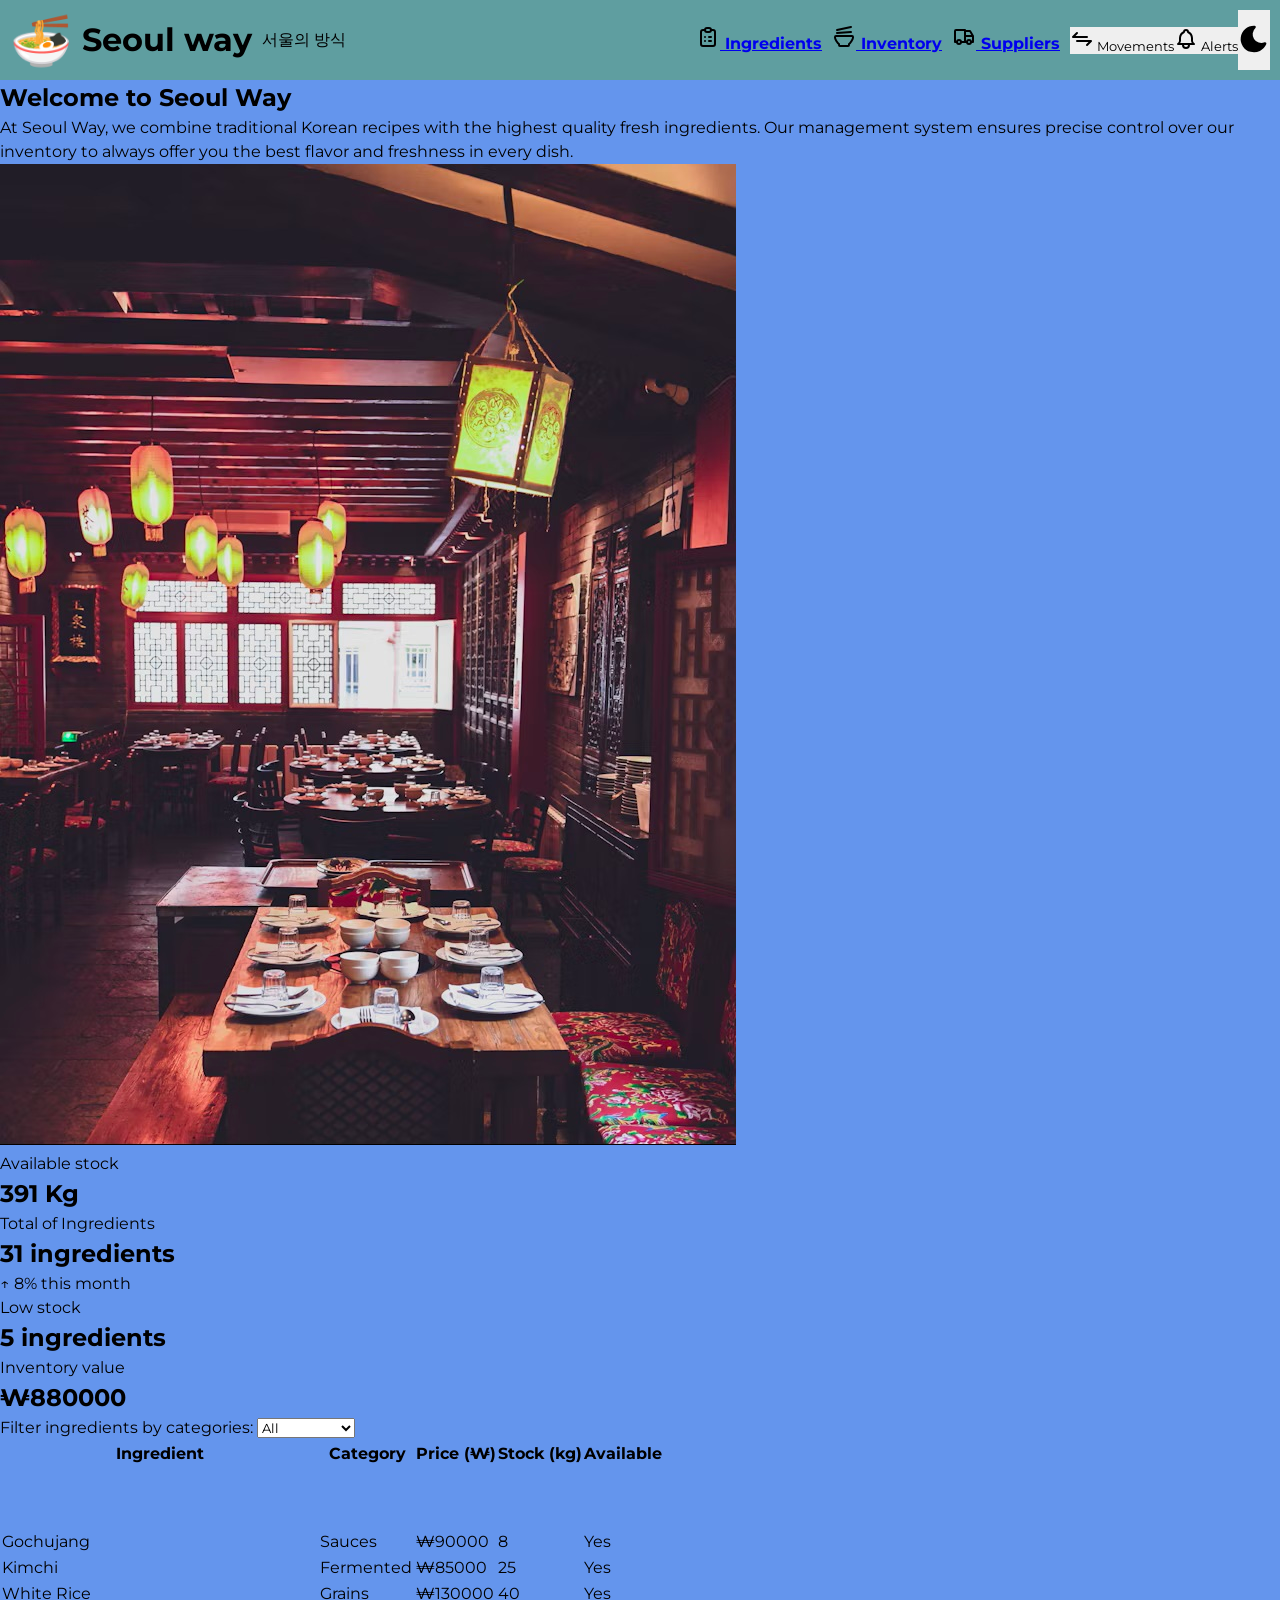
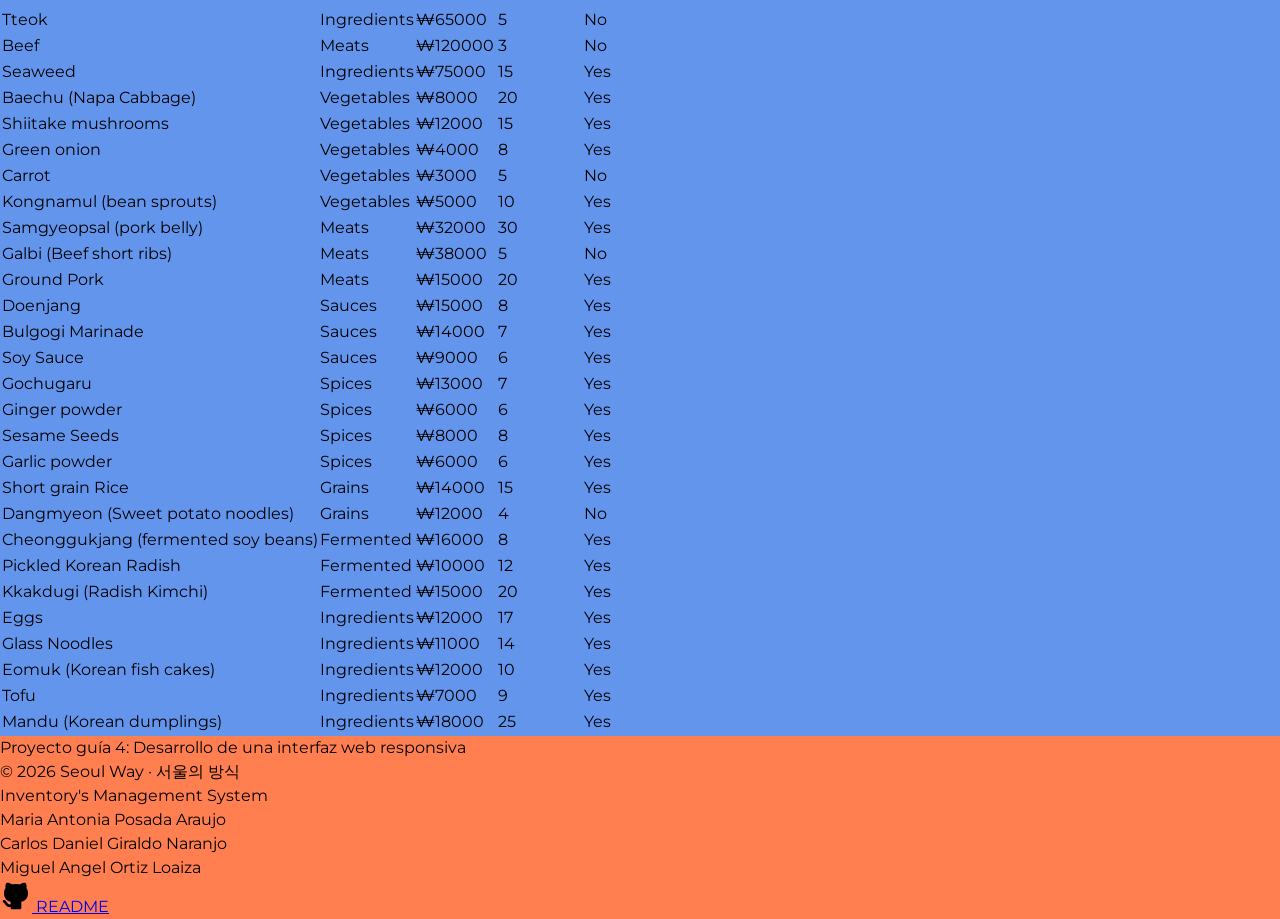
==== index.html @ a376b775 "Estructura: tarjetas estadísticas, botones, tarjetas de alertas y movimientos, modificación de tabla" ====
<!DOCTYPE html>
<html lang="en">

<head>
    <meta charset="UTF-8">
    <meta name="viewport" content="width=device-width, initial-scale=1.0">
    <title>Seoul way</title>

    <link rel="stylesheet" href="css/index.css">
    <link rel="icon" type="image/svg+xml" href="img/icon.svg">
</head>

<body>
    <header>
        <div class="logo">
            <span class="logo-icon">&#127836;</span>
            <h1>Seoul way</h1>
            <span>서울의 방식</span>

        </div>
        <nav class="navigation">
            <a href="#ingredients" class="nav-link">
                <img src="img/ingredients.svg" class="nav-icon">
                <span>Ingredients</span>
            </a>
            <a href="#inventory" class="nav-link">
                <img src="img/inventory.svg" class="nav-icon">
                <span>Inventory</span>
            </a>
            <a href="#movements" class="nav-link">
                <img src="img/suppliers.svg" class="nav-icon">
                <span>Suppliers</span>
            </a>
            <button onclick="showCard('movements-card'); return false">
                <img src="img/movements.svg" class="nav-icon">
                <span>Movements</span>
            </button>
            <button onclick="showCard('alert-card'); return false">
                <img src="img/alerts.svg" class="nav-icon">
                <span>Alerts</span>
            </button>
        </nav>
        <button id="dark-mode-toggle" aria-label="Cambiar entre modo claro y oscuro">
            <img src="./img/sun.svg" id="light-toggle">
            <img src="./img/moon.svg" id="dark-toggle">
        </button>
    </header>
    <main>
        <section class="about-section">
            <div class="content">
                <h2>Welcome to Seoul Way</h2>
                <p>At Seoul Way, we combine traditional Korean recipes with the highest quality fresh ingredients.
                    Our management system ensures precise control over our inventory to always offer you the best flavor
                    and freshness in every dish.
                </p>
            </div>
            <div class="restaurant-image">
                <img src="./img/restaurant.jpg" alt="Photo of the Seul Way restaurant">
            </div>
        </section>
        <section class="cards">
            <div class="card hidden" id="alert-card">
                <section>
                    This is an alerts card
                </section>
                <button onclick="hideCard(this)">
                    <img src="./img/x.svg" alt="close button">
                </button>
            </div>

            <div class="card hidden" id="movements-card">
                <section>
                    This is an movements card
                </section>
                <button onclick="hideCard(this)">
                    <img src="./img/x.svg" alt="close button">
                </button>
            </div>
        </section>
        <section class="statistics">
            <article class="stat-cards">
                <div class="stat-info">
                    <p>Available stock</p>
                    <h2 id="total-stock">86</h2>
                </div>
            </article>
            <article class="stat-cards">
                <div class="stat-info">
                    <p> Total of Ingredients</p>
                    <h2 id="total-ingredients"></h2>
                    <span class="positive">
                        ↑ 8% this month
                    </span>
                </div>
            </article>
            <article class="stat-cards">
                <div class="stat-info">
                    <p>Low stock</p>
                    <h2 id="low-stock"></h2>
                </div>
            </article>

            <article class="stat-cards">
                <div class="stat-info">
                    <p>Inventory value</p>
                    <h2 id="inventory-value"></h2>
                </div>

            </article>
        </section>
        <section id="table-wrapper">
            <div class="table-scroll-container">
                <div class="filters">
                    Filter ingredients by categories:
                    <select id="categories">
                    </select>
                </div>
                <table id="product-table">
                    <thead>
                        <tr>
                            <th> Ingredient</th>
                            <th> Category</th>
                            <th> Price (₩)</th>
                            <th> Stock (kg)</th>
                            <th> Available</th>
                        </tr>
                    </thead>
                    <tbody id="table-body">
                    </tbody>
                </table>
            </div>
        </section>
    </main>
    <footer> Proyecto guía 4: Desarrollo de una interfaz web responsiva
        <p>© 2026 Seoul Way · 서울의 방식</p>

        <p>Inventory's Management System</p>

        <ul>
            <li>Maria Antonia Posada Araujo</li>
            <li>Carlos Daniel Giraldo Naranjo</li>
            <li>Miguel Angel Ortiz Loaiza</li>
        </ul>

        <nav>
            <a href="https://github.com/Ctrl-Angelus/Guia-4-M2_Desarrollo-de-una-interfaz-web-responsiva"
                target="_blank">
                <img src="./img/brand-github.svg" alt="github repo">
            </a>
            <a href="https://github.com/Ctrl-Angelus/Guia-4-M2_Desarrollo-de-una-interfaz-web-responsiva/blob/master/README"
                target="_blank">README</a>
        </nav>

    </footer>
    <script src="resources/data.js" defer></script>
    <script src="js/theme.js" defer></script>
    <script src="js/products.js" defer></script>
</body>


</html>
---- css/index.css ----
@font-face {
    font-family: monserrat;
    src: url(../resources/fonts/Monserrat.ttf);
}

*,
*::before,
*::after {
    box-sizing: border-box;
}

* {
    margin: 0;
    padding: 0;
    transition: background-color 0.3s ease, color 0.3s ease, border-color 0.3s ease;
    font-family: monserrat;
}

button {
    cursor: pointer;
    border: none;
}

.hidden {
    display: none !important;
}

:root {
    --light: #ffffff;
    --dark: #262626;
    --background: beige;
}

body.dark {
    color-scheme: dark;
    --background: var(--dark)
}

body {
    background-color: var(--background);
    min-height: 100vh;
    line-height: 1.5;
    text-rendering: optimizeLegibility;
    display: flex;
    flex-direction: column;
    align-items: center;
}

header {
    width: 100%;
    height: 80px;
    background-color: cadetblue;
    display: flex;
    padding: 10px;
}

header > nav {
    flex-grow: 1;
    display: flex;
    justify-content: end;
    align-items: center;
}
header > nav > a {
    margin-inline-end: 10px;
    font-weight: bold;
}
.logo {
    display: flex;
    align-items: center;
}
.logo * {
    margin-right: 10px;
}
.logo-icon {
    font-size: 50px;
}

main {
    width: 100%;
    background-color: cornflowerblue;
    flex-grow: 1;
}

footer {
    width: 100%;
    background-color: coral;
}
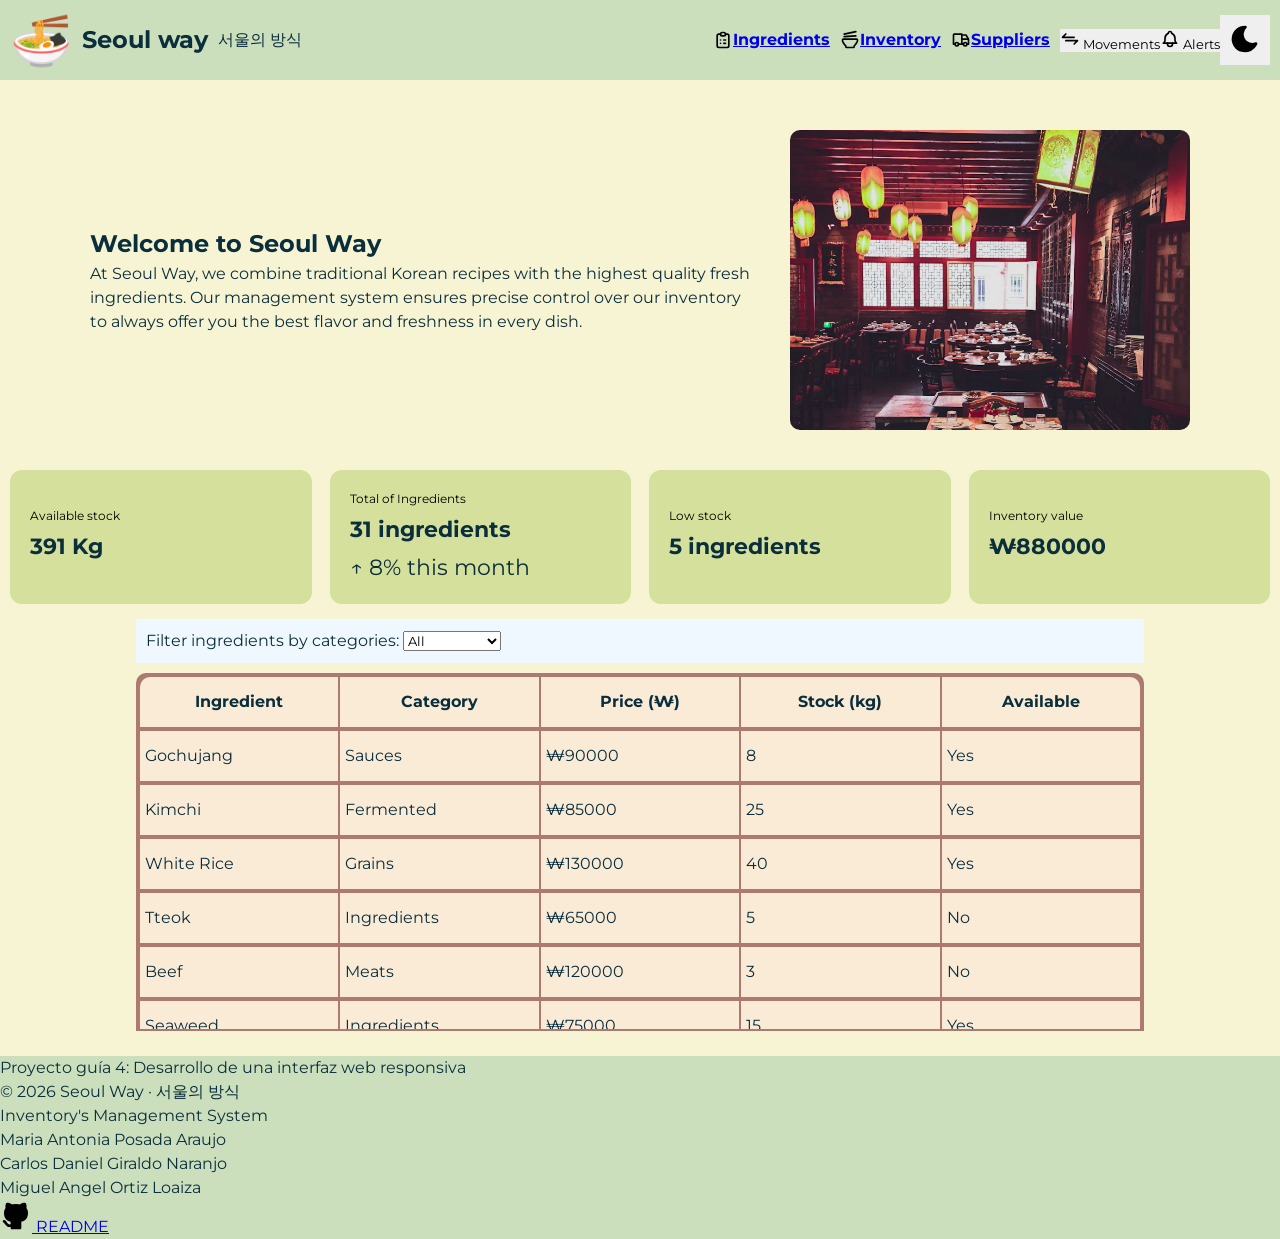
==== commit fe8908cb: "Estilo y lógica: Se arregló la tabla de productos y las filas de sobra que se agregaban dentro. Se a" ====
--- a/index.html
+++ b/index.html
@@ -59,7 +59,7 @@
             </div>
         </section>
         <section class="cards">
-            <div class="card hidden" id="alert-card">
+            <div class="card inactive" id="alert-card">
                 <section>
                     This is an alerts card
                 </section>
@@ -68,7 +68,7 @@
                 </button>
             </div>
 
-            <div class="card hidden" id="movements-card">
+            <div class="card inactive" id="movements-card">
                 <section>
                     This is an movements card
                 </section>
--- a/css/index.css
+++ b/css/index.css
@@ -27,17 +27,25 @@
 
 :root {
     --light: #ffffff;
-    --dark: #262626;
-    --background: beige;
+    --dark: #0b2e3d;
+    --text: var(--dark);
+    --background: #f6f4d2;
+    --header: #cbdfbd;
+    --card: #d4e09b;
+    --table: #ad7a71;
+    --footer: #cbdfbd;
 }
 
 body.dark {
     color-scheme: dark;
-    --background: var(--dark)
+    --dark: #364951;
+    --background: var(--dark);
+    --text: black;
 }
 
 body {
     background-color: var(--background);
+    color: var(--text);
     min-height: 100vh;
     line-height: 1.5;
     text-rendering: optimizeLegibility;
@@ -49,39 +57,242 @@
 header {
     width: 100%;
     height: 80px;
-    background-color: cadetblue;
-    display: flex;
+    background-color: var(--header);
+    display: flex;
+    align-items: center;
     padding: 10px;
 }
 
-header > nav {
+header>nav {
     flex-grow: 1;
     display: flex;
     justify-content: end;
     align-items: center;
 }
-header > nav > a {
+
+header>nav>a {
     margin-inline-end: 10px;
     font-weight: bold;
-}
+    display: flex;
+    align-items: center;
+    justify-content: center;
+
+    & span {
+        display: flex;
+    }
+}
+
+header>#dark-mode-toggle {
+    width: 50px;
+    height: 50px;
+}
+
+.nav-icon {
+    width: 20px;
+    height: 20px;
+    display: inline-block;
+}
+
 .logo {
     display: flex;
     align-items: center;
-}
+    user-select: none;
+
+    & h1 {
+        font-size: 1.5rem;
+    }
+}
+
 .logo * {
     margin-right: 10px;
 }
+
 .logo-icon {
     font-size: 50px;
 }
 
 main {
     width: 100%;
-    background-color: cornflowerblue;
     flex-grow: 1;
+    padding: 10px;
+    position: relative;
 }
 
 footer {
     width: 100%;
-    background-color: coral;
+    background-color: var(--footer);
+}
+
+body>main>section {
+    margin-top: 15px;
+    margin-bottom: 15px;
+}
+
+.card {
+    position: fixed;
+    margin: auto;
+    width: 60%;
+    height: 50%;
+    background-color: var(--card);
+    border-radius: 15px;
+    inset: 0;
+    place-self: center;
+    padding: 15px;
+    border: 2px solid var(--table);
+    z-index: 20;
+    color: var(--dark);
+    opacity: 1;
+    visibility: visible;
+    transform: translateY(0);
+    transition:
+        opacity 0.2s ease,
+        transform 0.2s ease,
+        visibility 0s linear 0s;
+    box-shadow: 0 0 0 100vmax rgb(0 0 0 / 0.5);
+}
+
+.card.inactive {
+    opacity: 0;
+    visibility: hidden;
+    transform: translateY(-8px);
+    pointer-events: none;
+    transition:
+        opacity 0.2s ease,
+        transform 0.2s ease,
+        visibility 0s linear 0.2s; 
+}
+
+.card>button {
+    position: absolute;
+    top: 0;
+    right: 0;
+    border-radius: 0 12px 0 12px;
+    padding: 5px;
+    display: flex;
+    align-items: center;
+    justify-content: center;
+}
+
+.statistics {
+    /* display: grid;
+    grid-template-columns: repeat(auto-fit, minmax(200px, 1fr)); */
+    display: flex;
+    flex-wrap: wrap;
+    gap: 18px;
+}
+
+.stat-cards {
+    flex: 1 1 200px;
+    background-color: var(--card);
+    padding: 20px;
+    border: 1px;
+    border-radius: 12px;
+    display: flex;
+    align-items: center;
+    gap: 15px;
+}
+
+.stat-info p {
+
+    color: black;
+    font-size: 12px;
+    margin-bottom: 5px;
+}
+
+.stat-info h2 {
+
+    font-size: 22px;
+    margin-bottom: 5px;
+
+}
+
+.positive {
+    font-size: 22px;
+    margin-bottom: 5px;
+}
+
+#table-wrapper {
+    width: 100%;
+    display: grid;
+    place-items: center;
+}
+
+.table-scroll-container {
+    width: 80%;
+    overflow-x: auto;
+    container-type: inline-size;
+}
+
+.filters {
+    position: sticky;
+    background-color: aliceblue;
+    padding: 10px;
+    left: 0;
+    width: 100cqw;
+    box-sizing: border-box;
+}
+
+#product-table {
+    width: 100%;
+    min-width: 560px;
+    background-color: var(--table);
+    border-radius: 10px 10px 0 0;
+    margin-top: 10px;
+
+    & tbody {
+        display: block;
+        height: 300px;
+        overflow-y: auto;
+        overflow-x: hidden;
+    }
+
+    & thead,
+    tbody tr {
+        display: table;
+        width: 100%;
+        table-layout: fixed;
+    }
+
+    & tbody tr td,
+    thead tr th {
+        background-color: antiquewhite;
+        height: 50px;
+        padding: 5px;
+    }
+
+    & thead tr th:first-child {
+        border-radius: 10px 0 0 0;
+    }
+
+    & thead tr th:last-child {
+        border-radius: 0 10px 0 0;
+    }
+}
+
+.about-section {
+    display: flex;
+    align-items: center;
+    justify-content: space-between;
+    gap: 2rem;
+    margin: 2.5rem auto;
+    max-width: 1100px;
+}
+
+.about-section .restaurant-image {
+    flex: 0 0 400px;
+    max-width: 450px;
+}
+
+.restaurant-image img {
+    width: 100%;
+    height: 300px;
+    border-radius: 10px;
+    object-fit: cover;
+    display: block;
+}
+
+@media (max-width: 768px) {
+    .table-scroll-container {
+        width: 100%;
+    }
 }
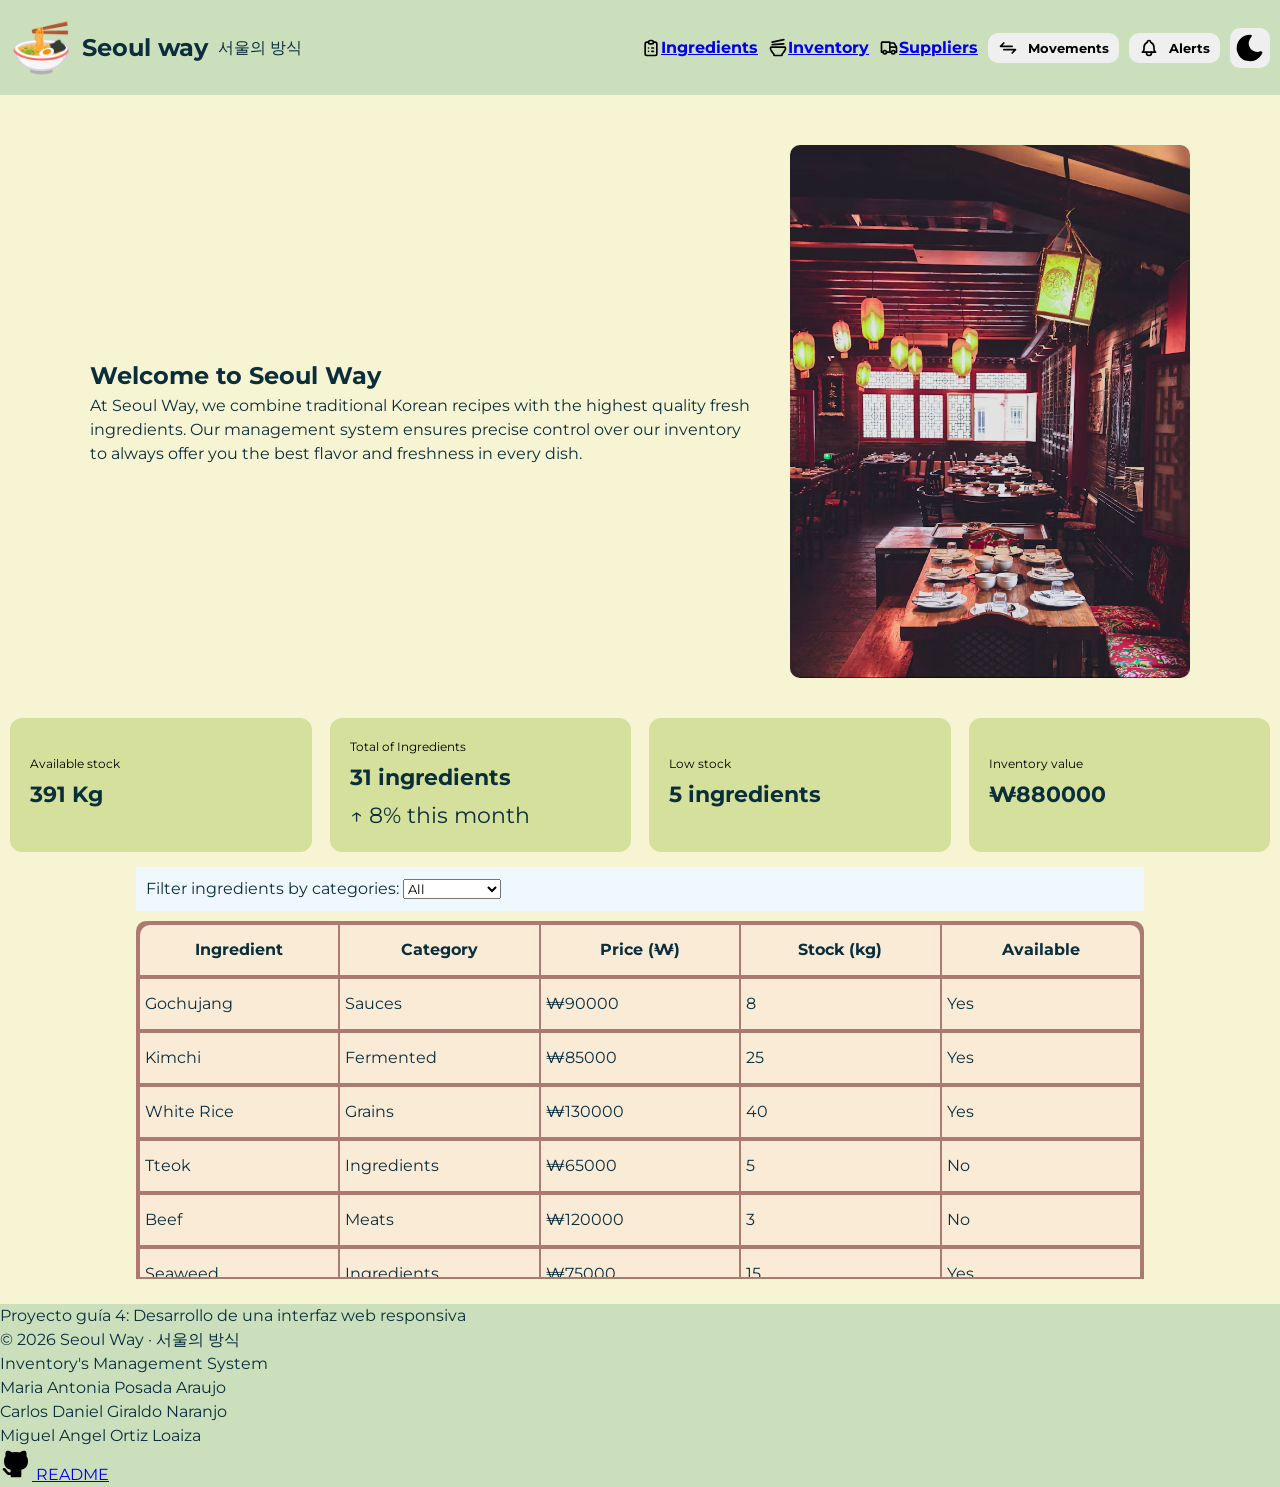
==== commit 3ff0b3da: "Estilo: Menú hamburguesa y funcionalidad. Co-authored-by: Antonia143 <myshinybox0-hash@users.noreply" ====
--- a/index.html
+++ b/index.html
@@ -18,7 +18,10 @@
             <span>서울의 방식</span>
 
         </div>
-        <nav class="navigation">
+        <button class="menu-toggle" aria-label="open menu", aria-expanded="false" aria-controls="navigation">
+            <img src="./img/menu.svg" alt="menu">
+        </button>
+        <nav id="navigation">
             <a href="#ingredients" class="nav-link">
                 <img src="img/ingredients.svg" class="nav-icon">
                 <span>Ingredients</span>
@@ -155,6 +158,7 @@
     <script src="resources/data.js" defer></script>
     <script src="js/theme.js" defer></script>
     <script src="js/products.js" defer></script>
+    <script src="js/menu.js" defer></script>
 </body>
 
 
--- a/css/index.css
+++ b/css/index.css
@@ -55,8 +55,11 @@
 }
 
 header {
-    width: 100%;
-    height: 80px;
+    position: sticky;
+    top: 0;
+    z-index: 10;
+    width: 100%;
+    min-height: 80px;
     background-color: var(--header);
     display: flex;
     align-items: center;
@@ -68,23 +71,79 @@
     display: flex;
     justify-content: end;
     align-items: center;
-}
-
-header>nav>a {
+
+    & button {
+        padding: 5px;
+        border-radius: 10px;
+        & img, span {
+            margin-inline: 5px;
+        }
+    }
+}
+
+header>nav>* {
     margin-inline-end: 10px;
     font-weight: bold;
     display: flex;
     align-items: center;
     justify-content: center;
-
-    & span {
-        display: flex;
-    }
 }
 
 header>#dark-mode-toggle {
-    width: 50px;
-    height: 50px;
+    width: 40px;
+    height: 40px;
+    border-radius: 10px;
+    padding: 5px;
+    display: flex;
+    align-items: center;
+    justify-content: center;
+}
+
+.menu-toggle {
+    display: none;
+    background: none;
+    border: none;
+    cursor: pointer;
+    padding: 8px;
+}
+
+@media (max-width: 768px){
+    header {
+        justify-content: flex-start;
+    }
+    .menu-toggle { 
+        display: block; 
+        margin-left: auto;
+    }
+    header > nav {
+        position: absolute;
+        top: 100%;
+        left: 0;
+        right: 0;
+        flex-direction: column;
+        /* align-items: stretch; */
+        gap: 10px;
+        padding: 15px;
+        background-color: var(--header);
+
+        opacity: 0;
+        visibility: hidden;
+        transform: translateY(-8px);
+        transition:
+            opacity 0.2s ease,
+            transform 0.2s ease,
+            visibility 0s linear 0.2s;
+    }
+
+    header > nav.open {
+        opacity: 1;
+        visibility: visible;
+        transform: translateY(0);
+        transition:
+            opacity 0.2s ease,
+            transform 0.2s ease,
+            visibility 0s linear 0s;
+    }
 }
 
 .nav-icon {
@@ -285,7 +344,7 @@
 
 .restaurant-image img {
     width: 100%;
-    height: 300px;
+    height: auto;
     border-radius: 10px;
     object-fit: cover;
     display: block;
@@ -295,4 +354,13 @@
     .table-scroll-container {
         width: 100%;
     }
+    .about-section {
+        flex-direction: column-reverse;
+        justify-content: center;
+        gap: 10px;
+    }
+    .about-section .restaurant-image {
+        flex: 0 0 auto;
+        width: 100%;
+    }
 }
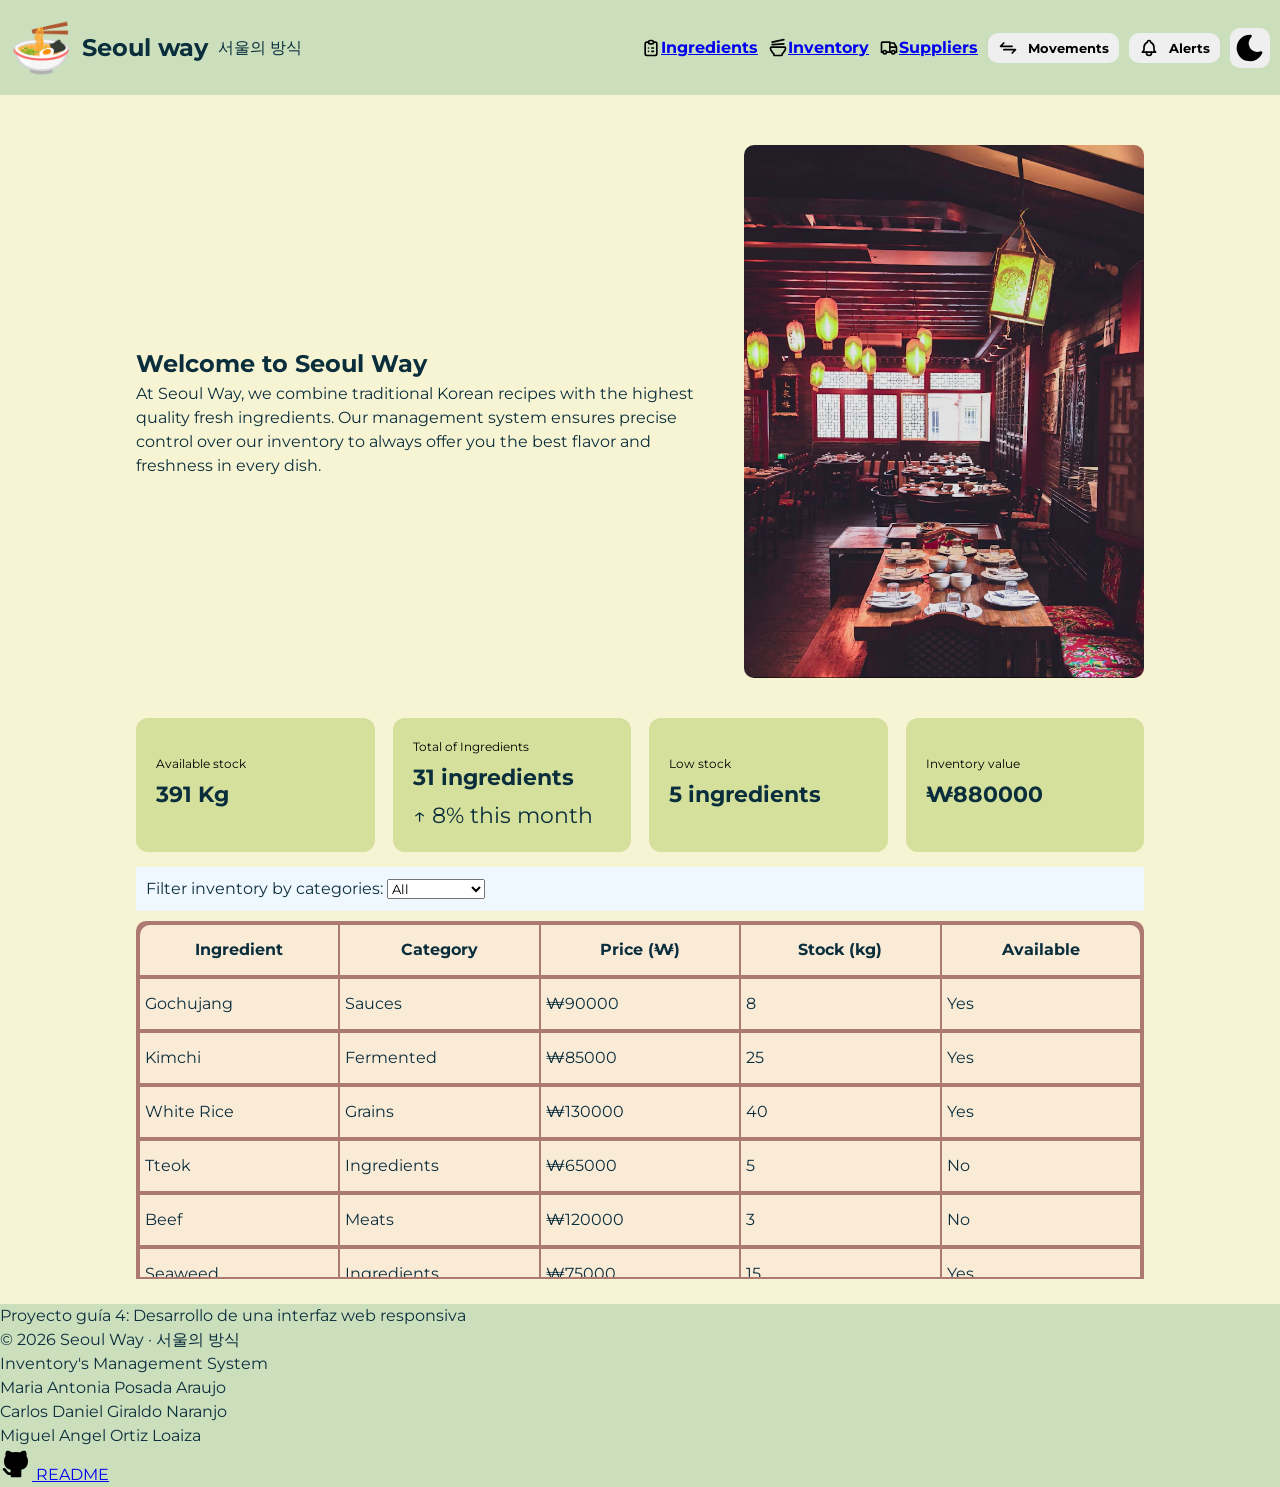
==== commit 65f17d64: "Estilo: ícono variable para el menú, wrap para el texto del logo y centrado de secciones. Co-authore" ====
--- a/index.html
+++ b/index.html
@@ -14,12 +14,14 @@
     <header>
         <div class="logo">
             <span class="logo-icon">&#127836;</span>
-            <h1>Seoul way</h1>
-            <span>서울의 방식</span>
-
+            <div class="logo-container">
+                <h1>Seoul way</h1>
+                <span>서울의 방식</span>
+            </div>
         </div>
-        <button class="menu-toggle" aria-label="open menu", aria-expanded="false" aria-controls="navigation">
-            <img src="./img/menu.svg" alt="menu">
+        <button class="menu-toggle" aria-label="open menu" , aria-expanded="false" aria-controls="navigation">
+            <img src="./img/menu.svg" alt="menu" class="icon-open">
+            <img src="./img/x.svg" alt="close" class="icon-close">
         </button>
         <nav id="navigation">
             <a href="#ingredients" class="nav-link">
@@ -114,7 +116,7 @@
         <section id="table-wrapper">
             <div class="table-scroll-container">
                 <div class="filters">
-                    Filter ingredients by categories:
+                    Filter inventory by categories:
                     <select id="categories">
                     </select>
                 </div>
--- a/css/index.css
+++ b/css/index.css
@@ -107,7 +107,16 @@
     padding: 8px;
 }
 
-@media (max-width: 768px){
+.menu-toggle .icon-close,
+.menu-toggle[aria-expanded="true"] .icon-open {
+    display: none;
+}
+
+.menu-toggle[aria-expanded="true"] .icon-close {
+    display: block;
+}
+
+@media (max-width: 830px){
     header {
         justify-content: flex-start;
     }
@@ -168,6 +177,12 @@
 
 .logo-icon {
     font-size: 50px;
+}
+
+.logo-container {
+    display: flex;
+    flex-wrap: wrap;
+    align-items: center;
 }
 
 main {
@@ -235,6 +250,8 @@
 .statistics {
     /* display: grid;
     grid-template-columns: repeat(auto-fit, minmax(200px, 1fr)); */
+    width: 80%;
+    margin: 0 auto;
     display: flex;
     flex-wrap: wrap;
     gap: 18px;
@@ -259,10 +276,8 @@
 }
 
 .stat-info h2 {
-
     font-size: 22px;
     margin-bottom: 5px;
-
 }
 
 .positive {
@@ -329,6 +344,8 @@
 }
 
 .about-section {
+    width: 80%;
+    margin: 0 auto;
     display: flex;
     align-items: center;
     justify-content: space-between;
@@ -351,7 +368,7 @@
 }
 
 @media (max-width: 768px) {
-    .table-scroll-container {
+    .table-scroll-container, .about-section, .statistics {
         width: 100%;
     }
     .about-section {
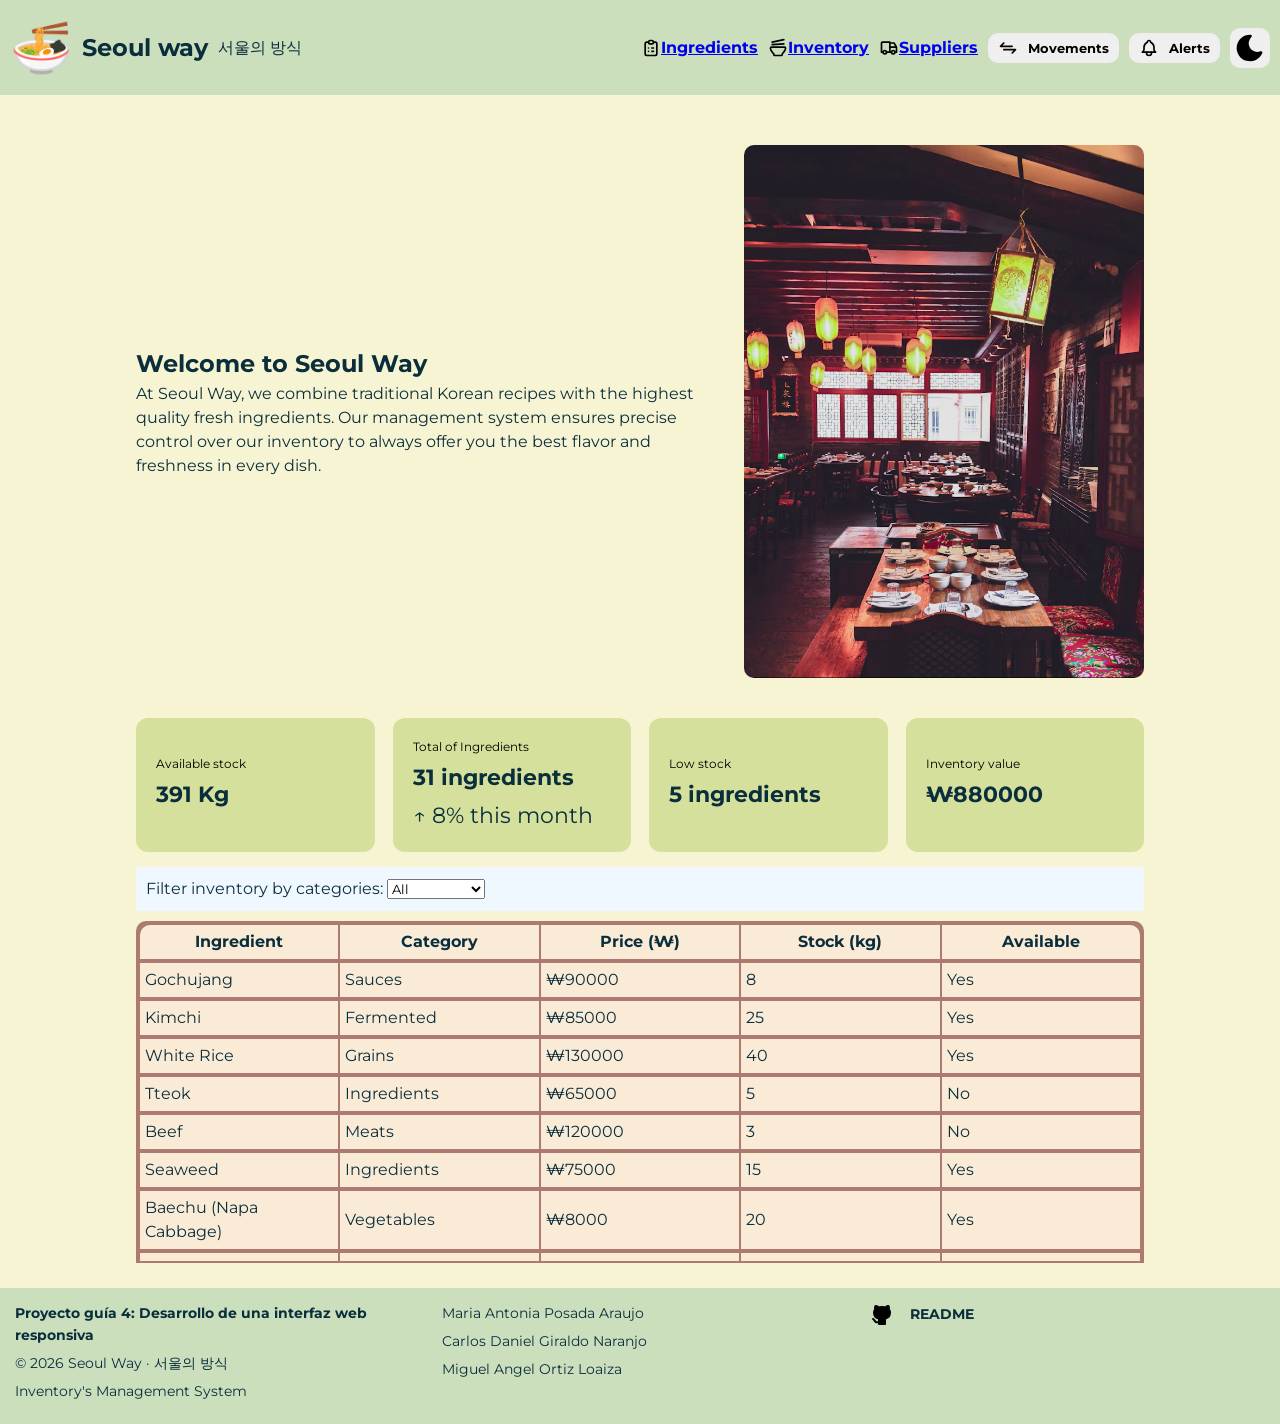
==== commit aa78174a: "Estilo: Footer, tamaño de tarjetas y wrap del texto. Co-authored-by: Antonia143 <myshinybox0-hash@us" ====
--- a/index.html
+++ b/index.html
@@ -136,26 +136,27 @@
             </div>
         </section>
     </main>
-    <footer> Proyecto guía 4: Desarrollo de una interfaz web responsiva
-        <p>© 2026 Seoul Way · 서울의 방식</p>
+    <footer>
+        <div class="footer-info">
+            <p class="footer-project">Proyecto guía 4: Desarrollo de una interfaz web responsiva</p>
+            <p>© 2026 Seoul Way · 서울의 방식</p>
+            <p>Inventory's Management System</p>
+        </div>
 
-        <p>Inventory's Management System</p>
-
-        <ul>
+        <ul class="footer-authors">
             <li>Maria Antonia Posada Araujo</li>
             <li>Carlos Daniel Giraldo Naranjo</li>
             <li>Miguel Angel Ortiz Loaiza</li>
         </ul>
 
-        <nav>
+        <nav class="footer-links">
             <a href="https://github.com/Ctrl-Angelus/Guia-4-M2_Desarrollo-de-una-interfaz-web-responsiva"
-                target="_blank">
-                <img src="./img/brand-github.svg" alt="github repo">
+                target="_blank" rel="noopener" aria-label="Repositorio en GitHub">
+                <img src="./img/brand-github.svg" alt="" width="24" height="24">
             </a>
             <a href="https://github.com/Ctrl-Angelus/Guia-4-M2_Desarrollo-de-una-interfaz-web-responsiva/blob/master/README"
-                target="_blank">README</a>
+                target="_blank" rel="noopener">README</a>
         </nav>
-
     </footer>
     <script src="resources/data.js" defer></script>
     <script src="js/theme.js" defer></script>
--- a/css/index.css
+++ b/css/index.css
@@ -23,6 +23,10 @@
 
 .hidden {
     display: none !important;
+}
+
+.no-transition header>nav {
+    transition: none !important;
 }
 
 :root {
@@ -75,7 +79,9 @@
     & button {
         padding: 5px;
         border-radius: 10px;
-        & img, span {
+
+        & img,
+        span {
             margin-inline: 5px;
         }
     }
@@ -116,15 +122,17 @@
     display: block;
 }
 
-@media (max-width: 830px){
+@media (max-width: 830px) {
     header {
         justify-content: flex-start;
     }
-    .menu-toggle { 
-        display: block; 
+
+    .menu-toggle {
+        display: block;
         margin-left: auto;
     }
-    header > nav {
+
+    header>nav {
         position: absolute;
         top: 100%;
         left: 0;
@@ -144,7 +152,7 @@
             visibility 0s linear 0.2s;
     }
 
-    header > nav.open {
+    header>nav.open {
         opacity: 1;
         visibility: visible;
         transform: translateY(0);
@@ -195,6 +203,48 @@
 footer {
     width: 100%;
     background-color: var(--footer);
+    display: grid;
+    grid-template-columns: repeat(auto-fit, minmax(220px, 1fr));
+    gap: 1.5rem 2rem;
+    align-items: start;
+    font-size: 0.9rem;
+    padding: 15px;
+}
+
+footer p {
+    margin: 0 0 0.4rem;
+}
+
+.footer-project {
+    font-weight: bold;
+}
+
+.footer-authors {
+    list-style: none;
+    margin: 0;
+    padding: 0;
+    display: flex;
+    flex-direction: column;
+    gap: 0.4rem;
+}
+
+.footer-links {
+    display: flex;
+    align-items: center;
+    gap: 1rem;
+}
+
+.footer-links a {
+    display: flex;
+    align-items: center;
+    font-weight: bold;
+    text-decoration: none;
+    color: inherit;
+}
+
+.footer-links a:hover,
+.footer-links a:focus-visible {
+    text-decoration: underline;
 }
 
 body>main>section {
@@ -233,7 +283,7 @@
     transition:
         opacity 0.2s ease,
         transform 0.2s ease,
-        visibility 0s linear 0.2s; 
+        visibility 0s linear 0.2s;
 }
 
 .card>button {
@@ -245,6 +295,13 @@
     display: flex;
     align-items: center;
     justify-content: center;
+}
+
+@media (max-width: 768px) {
+    .card {
+        width: 90%;
+        height: 50%;
+    }
 }
 
 .statistics {
@@ -308,7 +365,7 @@
 
 #product-table {
     width: 100%;
-    min-width: 560px;
+    min-width: 540px;
     background-color: var(--table);
     border-radius: 10px 10px 0 0;
     margin-top: 10px;
@@ -330,8 +387,10 @@
     & tbody tr td,
     thead tr th {
         background-color: antiquewhite;
-        height: 50px;
+        min-height: 50px;
         padding: 5px;
+        overflow-wrap: break-word;
+        hyphens: auto;
     }
 
     & thead tr th:first-child {
@@ -368,14 +427,19 @@
 }
 
 @media (max-width: 768px) {
-    .table-scroll-container, .about-section, .statistics {
+
+    .table-scroll-container,
+    .about-section,
+    .statistics {
         width: 100%;
     }
+
     .about-section {
         flex-direction: column-reverse;
         justify-content: center;
-        gap: 10px;
-    }
+        gap: 20px;
+    }
+
     .about-section .restaurant-image {
         flex: 0 0 auto;
         width: 100%;
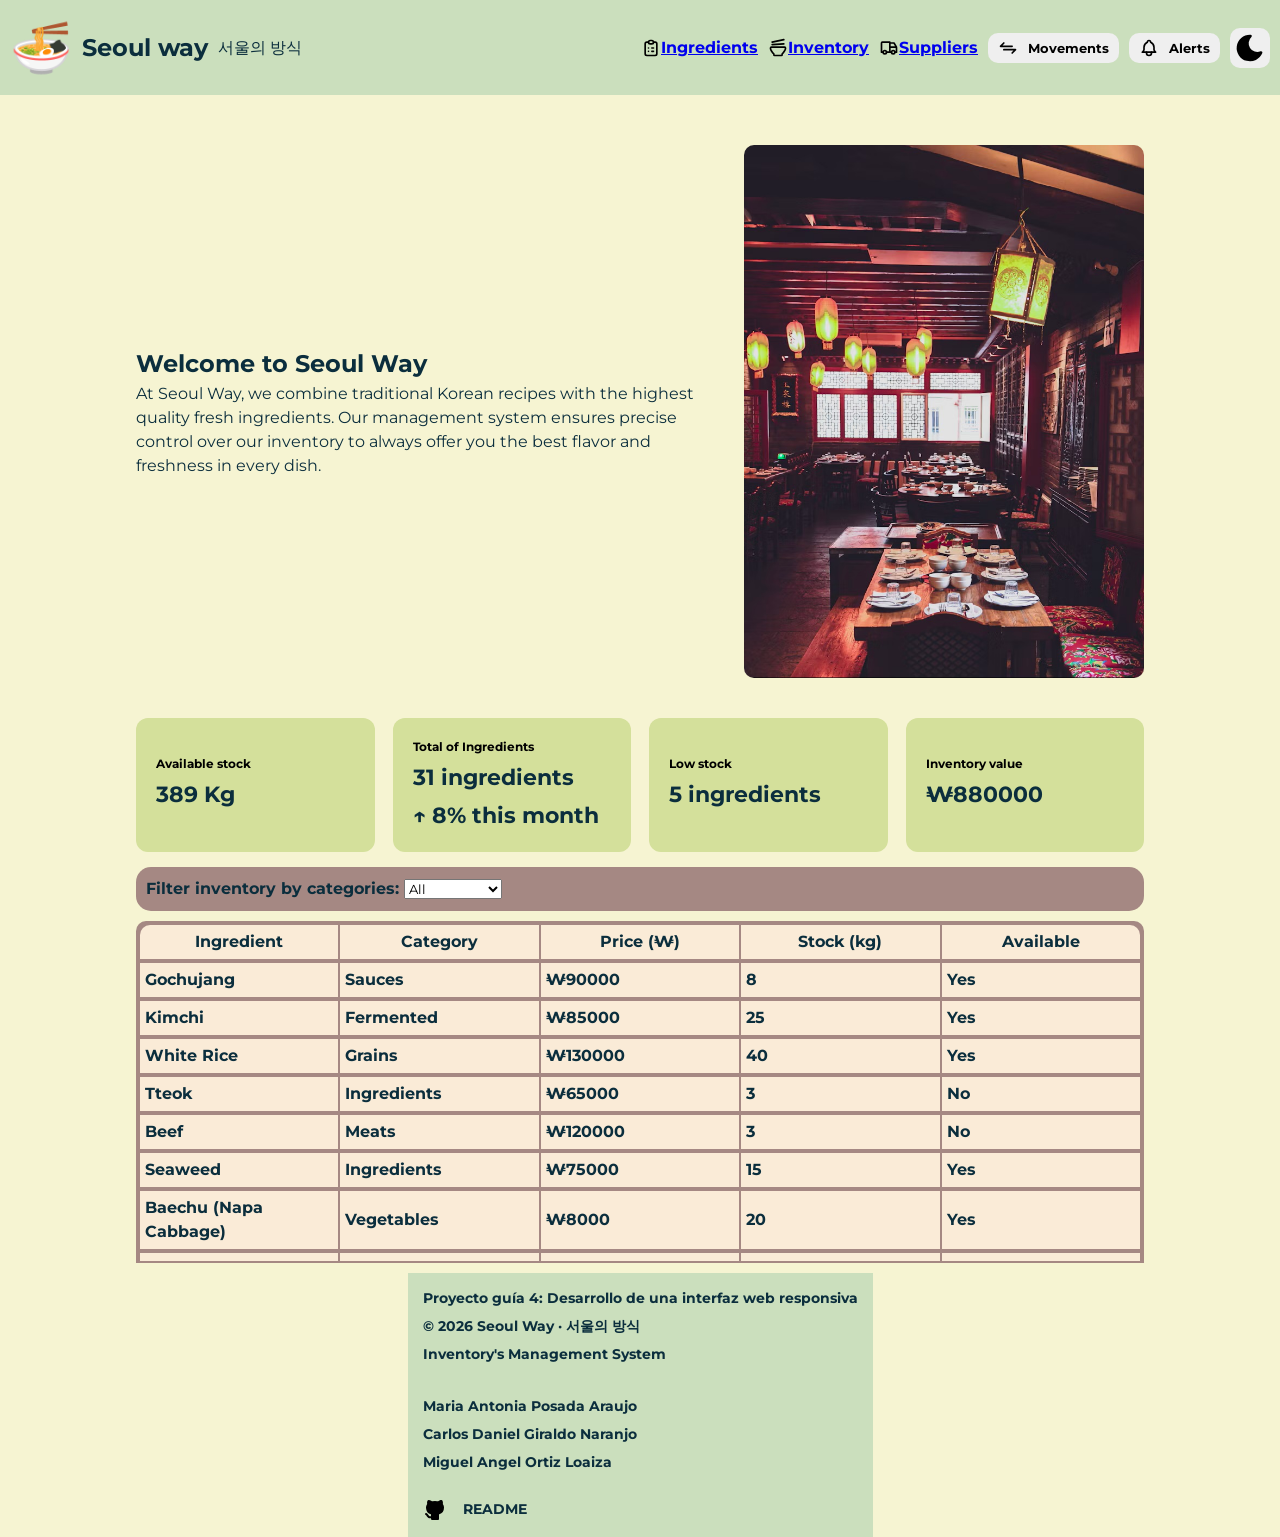
==== commit 124e093b: "Estilos: paleta, bordes, layout... HTML: contenido tarjetas Co-authored-by: CarlosDaniel99 <CarlDani" ====
--- a/index.html
+++ b/index.html
@@ -65,24 +65,110 @@
         </section>
         <section class="cards">
             <div class="card inactive" id="alert-card">
-                <section>
-                    This is an alerts card
+                <button onclick="hideCard(this)">
+                    <img src="./img/x.svg" alt="close button">
+                </button> 
+                <section class="alerts">
+                    <div>
+                    <div class="section-header">
+                        <p class="section-label">ATTENTION</p>
+                        <h2>Inventory alerts</h2>
+                        <span class="alert-count">5</span>
+                    </div>
+                    
+                        <div class="alert-content">
+                            <strong>Tteok</strogn>
+                                <p>There is only 3kg left.</p>
+                                <small>MIN stock: 6kg</small>
+                        </div>
+
+                        <div class="alert-content">
+                            <strong>Beef</strong>
+                            <p>There is only 3kg left.</p>
+                            <small>MIN stock: 6kg</small>
+                        </div>
+
+                        <div class="alert-content">
+                            <strong>Carrot</strong>
+                            <p>There is only 5kg left.</p>
+                            <small>MIN stock: 6kg</small>
+                        </div>
+
+                        <div class="alert-content">
+                            <strong>Galbi (Beef short ribs)</strong>
+                            <p>There is only 5kg left</p>
+                            <small>MIN stock: 6kg</small>
+                        </div>
+
+                        <div class="alert-content">
+                            <strong>Dangmyeon (Sweet potato noodles)</strong>
+                            <p>There is only 4kg left</p>
+                            <small>MIN stock: 6kg</small>
+                        </div>
+                    </div>
+            
+                </section>
+            </div>
+           
+            
+
+            <div class="card inactive" id="movements-card">
+                <section class="movements" id="movements">
+                    <div class="section-header">
+                        <div>
+                            <p class="section-label">ACTIVITY</p>
+                            <h2>Recent movements</h2>
+
+                            <p>Last inventory's entries and exists</p>
+                        </div>
+                    </div>
+                    <div class="movement-list">
+                        <div class="movement">
+                    <div class="movement-info">
+                        <strong>Kimchi entry</strong>
+                        <span> Supplier: Seoul Fresh Market</span>
+                    </div>
+
+                    <div class="movement-quantity positive">
+                        +15kg
+                    </div>
+
+                    <time datetime="10:00"> Today, 10:00</time>
+                    </div> 
+
+                    <div class="movement">
+                        <div class="movement-info">
+                            <strong>Rice entry</strong>
+                            <span> Used in Kitchen</span>
+                        </div>
+
+                        <div class="movement-quantity negative">
+                           -8kg
+                        </div>
+
+                        <time datetime="09:15"> Today, 09:15 </time>
+
+                     </div>
+
+                     <div class="movement">
+                        <div class="movement-info">
+                            <strong>Gochujang entry</strong>
+                            <span>Supplier: Jeju Foods co.</span>
+                        </div>
+                        <div class="movement-quantity positive">
+                            +5kg
+                        </div>
+
+                        <time datetime="16:30"> Yesterday, 16:30 </time>
+                     </div>
+</div>
                 </section>
                 <button onclick="hideCard(this)">
                     <img src="./img/x.svg" alt="close button">
                 </button>
             </div>
-
-            <div class="card inactive" id="movements-card">
-                <section>
-                    This is an movements card
-                </section>
-                <button onclick="hideCard(this)">
-                    <img src="./img/x.svg" alt="close button">
-                </button>
-            </div>
-        </section>
-        <section class="statistics">
+        </section>
+        <section class="statistics" id="inventory">
             <article class="stat-cards">
                 <div class="stat-info">
                     <p>Available stock</p>
@@ -115,7 +201,7 @@
         </section>
         <section id="table-wrapper">
             <div class="table-scroll-container">
-                <div class="filters">
+                <div class="filters" id="ingredients">
                     Filter inventory by categories:
                     <select id="categories">
                     </select>
@@ -135,6 +221,9 @@
                 </table>
             </div>
         </section>
+
+
+
     </main>
     <footer>
         <div class="footer-info">
--- a/css/index.css
+++ b/css/index.css
@@ -36,7 +36,7 @@
     --background: #f6f4d2;
     --header: #cbdfbd;
     --card: #d4e09b;
-    --table: #ad7a71;
+    --table: #a58883;
     --footer: #cbdfbd;
 }
 
@@ -286,8 +286,13 @@
         visibility 0s linear 0.2s;
 }
 
+.card section{
+    overflow-y: auto;
+    max-height: 100%;
+}
 .card>button {
     position: absolute;
+    float: left;
     top: 0;
     right: 0;
     border-radius: 0 12px 0 12px;
@@ -300,7 +305,7 @@
 @media (max-width: 768px) {
     .card {
         width: 90%;
-        height: 50%;
+        height: 90%;
     }
 }
 
@@ -342,6 +347,11 @@
     margin-bottom: 5px;
 }
 
+.negative{
+    font-size: 20px;
+    margin-bottom: 5px;
+}
+
 #table-wrapper {
     width: 100%;
     display: grid;
@@ -356,11 +366,13 @@
 
 .filters {
     position: sticky;
-    background-color: aliceblue;
+    background-color: var(--table);
+    margin-top: 15px;
     padding: 10px;
     left: 0;
     width: 100cqw;
     box-sizing: border-box;
+    border-radius: 15px;
 }
 
 #product-table {
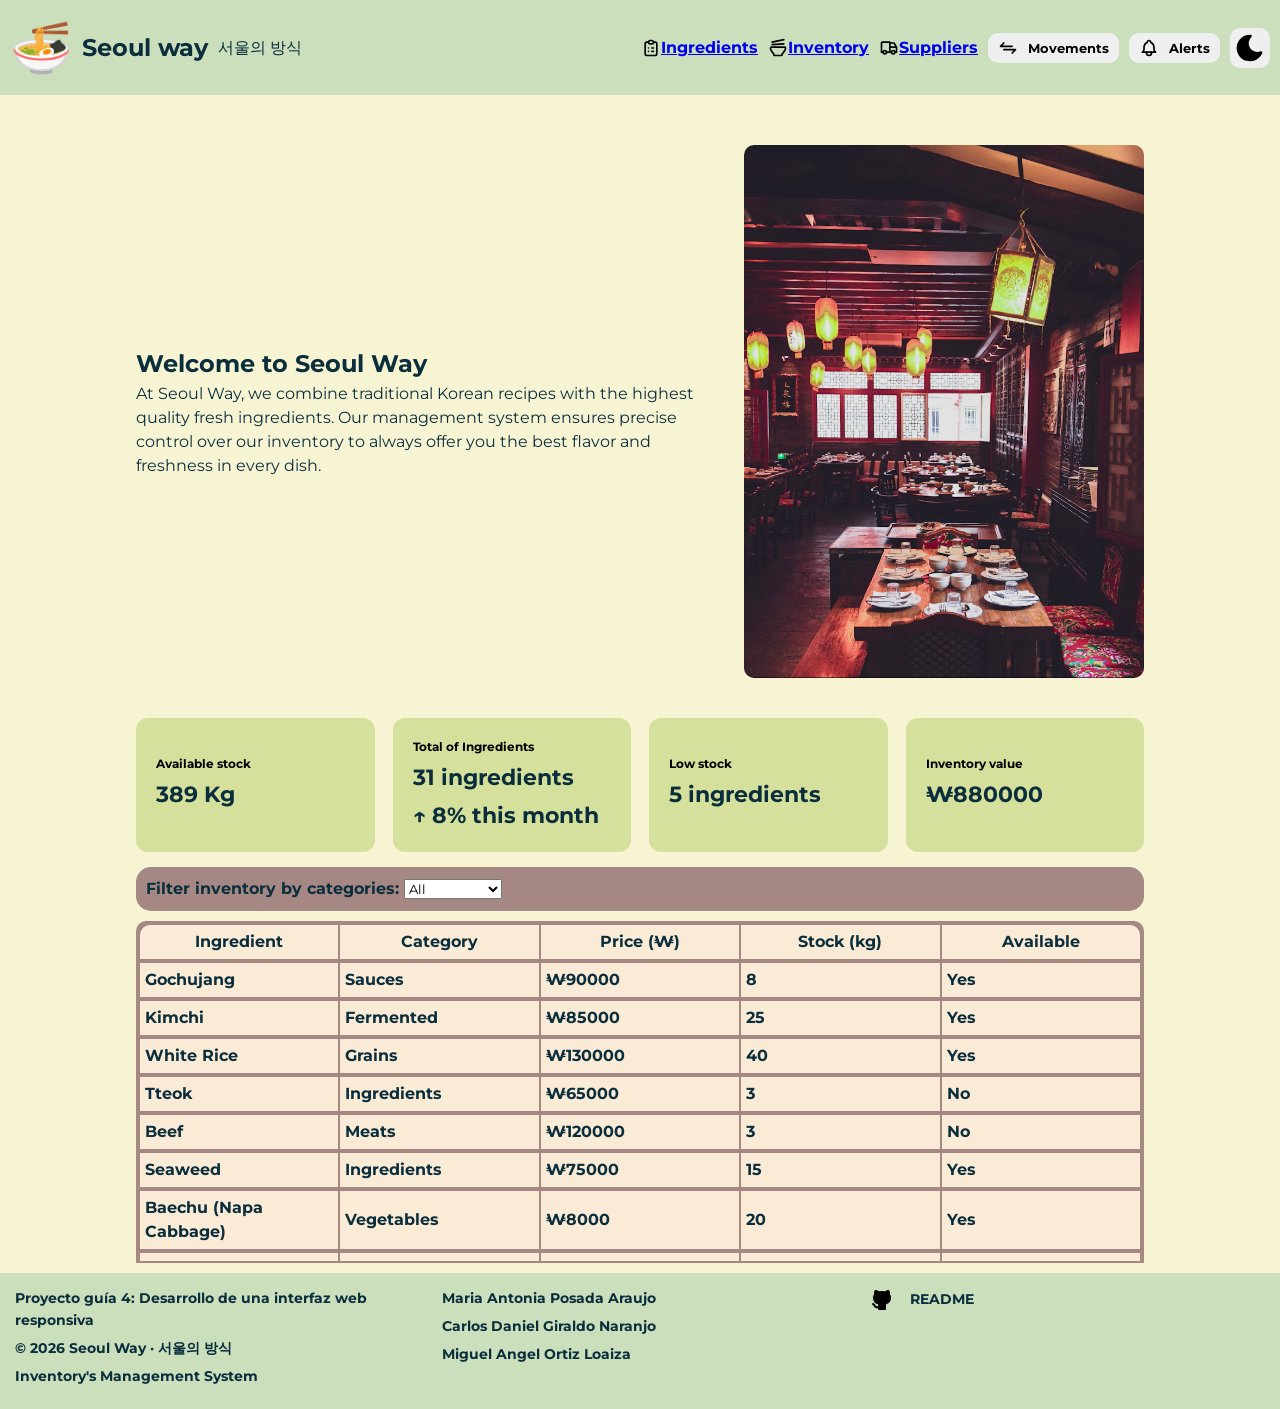
==== commit dfb903ba: "Navegacion: botón suppliers para abrir tarjeta Co-authored-by: CarlosDaniel99 <CarlDaniel99@users.no" ====
--- a/index.html
+++ b/index.html
@@ -32,7 +32,7 @@
                 <img src="img/inventory.svg" class="nav-icon">
                 <span>Inventory</span>
             </a>
-            <a href="#movements" class="nav-link">
+            <a href="#movements" class="nav-link" onclick="showCard('movements-card'); return false">
                 <img src="img/suppliers.svg" class="nav-icon">
                 <span>Suppliers</span>
             </a>
--- a/css/index.css
+++ b/css/index.css
@@ -55,7 +55,6 @@
     text-rendering: optimizeLegibility;
     display: flex;
     flex-direction: column;
-    align-items: center;
 }
 
 header {
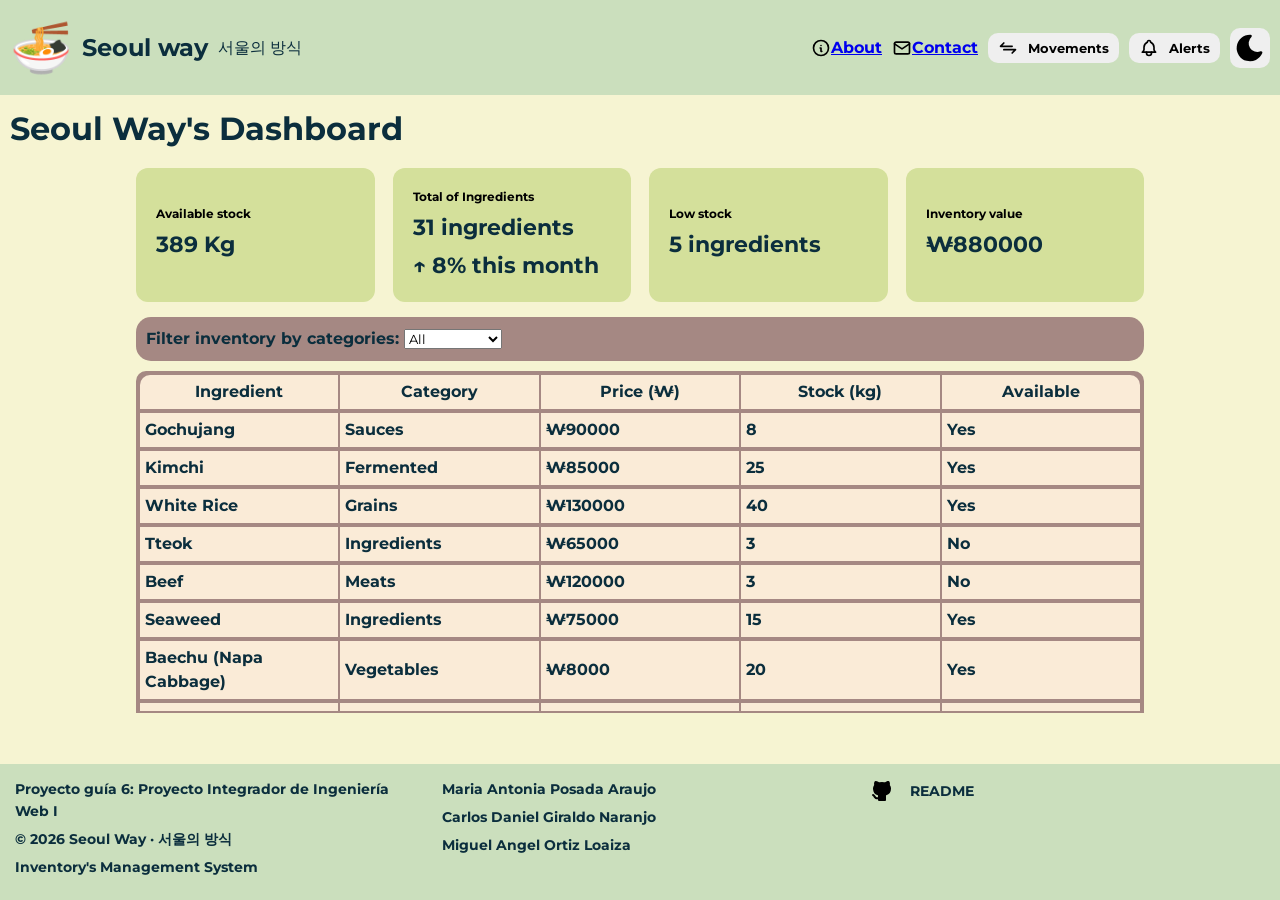
==== commit 5e267ad2: "Estructura: División del proyecto en 3 páginas diferentes. Co-authored-by: Antonia143 <myshinybox0-h" ====
--- a/index.html
+++ b/index.html
@@ -24,17 +24,13 @@
             <img src="./img/x.svg" alt="close" class="icon-close">
         </button>
         <nav id="navigation">
-            <a href="#ingredients" class="nav-link">
-                <img src="img/ingredients.svg" class="nav-icon">
-                <span>Ingredients</span>
+            <a href="about.html" class="nav-link">
+                <img src="./img/info.svg" alt="about" class="nav-icon">
+                <span>About</span>
             </a>
-            <a href="#inventory" class="nav-link">
-                <img src="img/inventory.svg" class="nav-icon">
-                <span>Inventory</span>
-            </a>
-            <a href="#movements" class="nav-link" onclick="showCard('movements-card'); return false">
-                <img src="img/suppliers.svg" class="nav-icon">
-                <span>Suppliers</span>
+            <a href="contact.html" class="nav-link">
+                <img src="./img/mail.svg" alt="contact" class="nav-icon">
+                <span>Contact</span>
             </a>
             <button onclick="showCard('movements-card'); return false">
                 <img src="img/movements.svg" class="nav-icon">
@@ -51,31 +47,20 @@
         </button>
     </header>
     <main>
-        <section class="about-section">
-            <div class="content">
-                <h2>Welcome to Seoul Way</h2>
-                <p>At Seoul Way, we combine traditional Korean recipes with the highest quality fresh ingredients.
-                    Our management system ensures precise control over our inventory to always offer you the best flavor
-                    and freshness in every dish.
-                </p>
-            </div>
-            <div class="restaurant-image">
-                <img src="./img/restaurant.jpg" alt="Photo of the Seul Way restaurant">
-            </div>
-        </section>
+        <h1>Seoul Way's Dashboard</h1>
         <section class="cards">
             <div class="card inactive" id="alert-card">
                 <button onclick="hideCard(this)">
                     <img src="./img/x.svg" alt="close button">
-                </button> 
+                </button>
                 <section class="alerts">
                     <div>
-                    <div class="section-header">
-                        <p class="section-label">ATTENTION</p>
-                        <h2>Inventory alerts</h2>
-                        <span class="alert-count">5</span>
-                    </div>
-                    
+                        <div class="section-header">
+                            <p class="section-label">ATTENTION</p>
+                            <h2>Inventory alerts</h2>
+                            <span class="alert-count">5</span>
+                        </div>
+
                         <div class="alert-content">
                             <strong>Tteok</strogn>
                                 <p>There is only 3kg left.</p>
@@ -106,11 +91,9 @@
                             <small>MIN stock: 6kg</small>
                         </div>
                     </div>
-            
+
                 </section>
             </div>
-           
-            
 
             <div class="card inactive" id="movements-card">
                 <section class="movements" id="movements">
@@ -124,50 +107,51 @@
                     </div>
                     <div class="movement-list">
                         <div class="movement">
-                    <div class="movement-info">
-                        <strong>Kimchi entry</strong>
-                        <span> Supplier: Seoul Fresh Market</span>
+                            <div class="movement-info">
+                                <strong>Kimchi entry</strong>
+                                <span> Supplier: Seoul Fresh Market</span>
+                            </div>
+
+                            <div class="movement-quantity positive">
+                                +15kg
+                            </div>
+
+                            <time datetime="10:00"> Today, 10:00</time>
+                        </div>
+
+                        <div class="movement">
+                            <div class="movement-info">
+                                <strong>Rice entry</strong>
+                                <span> Used in Kitchen</span>
+                            </div>
+
+                            <div class="movement-quantity negative">
+                                -8kg
+                            </div>
+
+                            <time datetime="09:15"> Today, 09:15 </time>
+
+                        </div>
+
+                        <div class="movement">
+                            <div class="movement-info">
+                                <strong>Gochujang entry</strong>
+                                <span>Supplier: Jeju Foods co.</span>
+                            </div>
+                            <div class="movement-quantity positive">
+                                +5kg
+                            </div>
+
+                            <time datetime="16:30"> Yesterday, 16:30 </time>
+                        </div>
                     </div>
-
-                    <div class="movement-quantity positive">
-                        +15kg
-                    </div>
-
-                    <time datetime="10:00"> Today, 10:00</time>
-                    </div> 
-
-                    <div class="movement">
-                        <div class="movement-info">
-                            <strong>Rice entry</strong>
-                            <span> Used in Kitchen</span>
-                        </div>
-
-                        <div class="movement-quantity negative">
-                           -8kg
-                        </div>
-
-                        <time datetime="09:15"> Today, 09:15 </time>
-
-                     </div>
-
-                     <div class="movement">
-                        <div class="movement-info">
-                            <strong>Gochujang entry</strong>
-                            <span>Supplier: Jeju Foods co.</span>
-                        </div>
-                        <div class="movement-quantity positive">
-                            +5kg
-                        </div>
-
-                        <time datetime="16:30"> Yesterday, 16:30 </time>
-                     </div>
-</div>
                 </section>
                 <button onclick="hideCard(this)">
                     <img src="./img/x.svg" alt="close button">
                 </button>
             </div>
         </section>
+
         <section class="statistics" id="inventory">
             <article class="stat-cards">
                 <div class="stat-info">
@@ -199,6 +183,7 @@
 
             </article>
         </section>
+        
         <section id="table-wrapper">
             <div class="table-scroll-container">
                 <div class="filters" id="ingredients">
@@ -227,7 +212,7 @@
     </main>
     <footer>
         <div class="footer-info">
-            <p class="footer-project">Proyecto guía 4: Desarrollo de una interfaz web responsiva</p>
+            <p class="footer-project">Proyecto guía 6: Proyecto Integrador de Ingeniería Web I</p>
             <p>© 2026 Seoul Way · 서울의 방식</p>
             <p>Inventory's Management System</p>
         </div>
